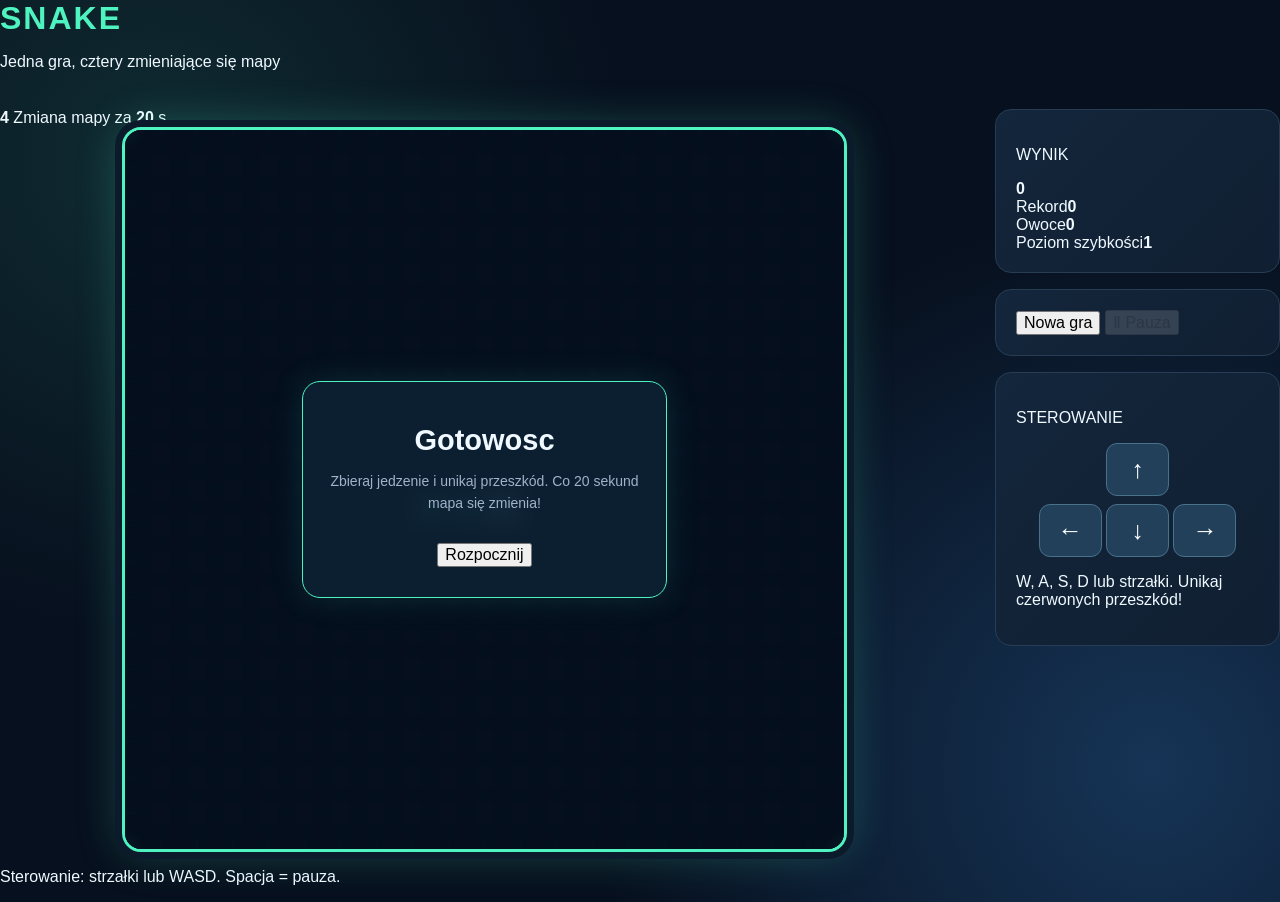
==== projekt.html @ 32d0b0fb "Add initial implementation of Snake game with dynamic maps and scoring" ====
<!DOCTYPE html>
<html lang="pl">
<head>
    <meta charset="UTF-8">
    <meta name="viewport" content="width=device-width, initial-scale=1.0">
    <title>Snake - Zmienne Mapy</title>
    <link rel="stylesheet" href="styl.css">
    <script src="script.js" defer></script>
</head>
<body>
    <header>
        <h1> SNAKE <span></span></h1>
        <p>Jedna gra, cztery zmieniające się mapy</p>
    </header>
    <main class="layout">
        <section class="game-section">
            <div class="map-info">
                <strong id="map-name">CITY</strong>
                <span>Zmiana mapy za <strong id="map-time">20</strong> s</span>
            </div>
            <div class="board-box" id="board-box">
                <canvas id="board" width="600" height="600"></canvas>

                <div class="overlay" id="overlay">
                    <div class="overlay-card">
                        <div class="emoji"></div>
                        <h2 id="overlay-title">Gotowosc</h2>
                        <p id="overlay-desc">Zbieraj jedzenie i unikaj przeszkód. Co 20 sekund mapa się zmienia!</p>
                        <button id="overlay-btn" type="button"> Rozpocznij</button>
                    </div>
                </div>

                <div id="map-banner" class="map-banner">NOWA MAPA</div>
                <div id="score-float" class="score-float">._./10</div>
            </div>

            <p id="message" class="message">Sterowanie: strzałki lub WASD. Spacja = pauza.</p>
        </section>

        <aside class="sidebar">
            <div class="card">
                <p class="label">WYNIK</p>
                <strong id="score" class="score">0</strong>
                <div class="stat"><span> Rekord</span><strong id="best">0</strong></div>
                <div class="stat"><span> Owoce</span><strong id="eaten">0</strong></div>
                <div class="stat"><span> Poziom szybkości</span><strong id="speed">1</strong></div>
            </div>

            <div class="card buttons">
                <button id="start-btn" type="button"> Nowa gra</button>
                <button id="pause-btn" type="button" disabled>Ⅱ Pauza</button>
            </div>

            <div class="card">
                <p class="label">STEROWANIE</p>
                <div class="arrows">
                    <button data-dir="up" type="button">↑</button>
                    <div>
                        <button data-dir="left" type="button">←</button>
                        <button data-dir="down" type="button">↓</button>
                        <button data-dir="right" type="button">→</button>
           </div>
    </div>
      <p class="tip">W, A, S, D lub strzałki. Unikaj czerwonych przeszkód!</p>       </div>
        </aside>
    </main>
</body>
</html>
---- styl.css ----
:root {
    --accent: #4ff3c0;
    --bg: #07101e;
    --card: #101f31;
    --border: #263d55;
    --text: #eff9ff;
    --muted: #9fb3c9;
}
* { box-sizing: border-box; }
body {
  margin: 0;
 min-height: 100vh;
 color: var(--text);
 font-family: Arial, sans-serif;
 background-color: #07101e;
 background-image:
 radial-gradient(circle at 12% 18%, color-mix(in srgb, var(--accent) 12%, transparent), transparent 35%),
  radial-gradient(circle at 90% 85%, #163456, transparent 40%);
 transition: background-color .5s;
}
button { font: inherit; cursor: pointer; }
button:disabled { opacity: .4; cursor: not-allowed; }
button:focus-visible { outline: 3px solid white; outline-offset: 3px; }
[hidden] { display: none !important; }

.app { width: min(1350px, 100%); margin: auto; padding: 0 22px 24px; }
.header {
    height: 76px;
    display: flex;
    align-items: center;
    justify-content: space-between;
    border-bottom: 1px solid var(--border);
    gap: 16px;
}
.logo { font-weight: 900; font-size: 23px; letter-spacing: 1px; }
.accent { color: var(--accent); }
.header-tag, .eyebrow, .card-label { color: var(--muted); font-size: 11px; font-weight: bold; letter-spacing: 2px; }
.header-tag { color: var(--accent); }
.layout { display: grid; grid-template-columns: minmax(0, 1fr) 285px; gap: 26px; padding-top: 22px; }
.game-area { min-width: 0; }
.board-top { display: flex; justify-content: space-between; align-items: end; gap: 12px; margin-bottom: 14px; }
.eyebrow { margin: 0 0 6px; }
h1 { margin: 0; font-size: clamp(22px, 3vw, 32px); letter-spacing: 2px; color: var(--accent); }
.map-clock { font-size: 14px; color: var(--muted); white-space: nowrap; }
.map-clock strong { color: white; font-size: 23px; }

.board-box {
    position: relative;
    width: min(100%, calc(100dvh - 175px), 770px);
    aspect-ratio: 1;
    margin: 0 auto;
    overflow: hidden;
    border: 3px solid var(--accent);
    border-radius: 19px;
    background: #091525;
    box-shadow: 0 0 0 7px #0c1b2b, 0 0 45px color-mix(in srgb, var(--accent) 26%, transparent);
    transition: border-color .4s, box-shadow .4s;
}
.board-box::after {
    content: "";
    position: absolute;
    inset: 0;
    pointer-events: none;
    background: repeating-linear-gradient(to bottom, transparent 0, transparent 5px, rgba(255,255,255,.008) 6px);
}
.board-box.map-flash { animation: mapFlash .8s; }
#board { display: block; width: 100%; height: 100%; touch-action: none; }
.board-hint { text-align: center; color: var(--muted); font-size: 13px; min-height: 24px; padding: 10px; }

.sidebar { display: flex; flex-direction: column; gap: 16px; }
.card { background: linear-gradient(135deg, #14263c, var(--card)); border: 1px solid var(--border); border-radius: 16px; padding: 20px; }
.card-label { display: block; margin-bottom: 12px; }
.score-number { font-size: 70px; color: var(--accent); display: block; line-height: 1; text-shadow: 0 0 25px color-mix(in srgb, var(--accent) 42%, transparent); }
.score-number.pop { animation: scorePop .35s; }
.stats { margin-top: 17px; border-top: 1px solid var(--border); padding-top: 13px; display: grid; gap: 12px; }
.stats div { display: flex; justify-content: space-between; align-items: center; }
.stats span { color: var(--muted); font-size: 13px; }
.stats strong { font-size: 20px; }
.arrows { display: grid; justify-content: center; justify-items: center; gap: 8px; }
.arrow-row { display: flex; gap: 8px; }
.arrows button { width: 63px; height: 53px; border-radius: 11px; border: 1px solid #48718a; background: #23405a; color: white; font-size: 25px; touch-action: manipulation; }
.arrows button:hover { background: #356781; transform: scale(1.04); }
.small-text { margin: 12px 0 0; color: var(--muted); line-height: 1.55; font-size: 12px; text-align: center; }
.primary-btn, .secondary-btn { display: block; width: 100%; border: 0; padding: 14px; border-radius: 11px; font-weight: bold; }
.primary-btn { background: var(--accent); color: #06221a; box-shadow: 0 8px 24px color-mix(in srgb, var(--accent) 23%, transparent); }
.primary-btn:hover { filter: brightness(1.15); }
.secondary-btn { margin-top: 10px; color: white; background: #29415c; }
.secondary-btn:hover:not(:disabled) { background: #365775; }

.overlay { position: absolute; z-index: 4; inset: 0; display: grid; place-items: center; padding: 20px; background: rgba(4, 12, 26, .72); backdrop-filter: blur(7px); }
.overlay-card { text-align: center; max-width: 365px; padding: 30px 25px; border: 1px solid var(--accent); border-radius: 18px; background: #0e2134eb; animation: cardEnter .4s ease-out; box-shadow: 0 0 35px color-mix(in srgb, var(--accent) 13%, transparent); }
.overlay-icon { font-size: 48px; }
.overlay-card h2 { font-size: 29px; margin: 12px 0; }
.overlay-card p:not(.eyebrow) { color: var(--muted); line-height: 1.55; font-size: 14px; }
.overlay-card button { margin-top: 15px; }
.map-banner { position: absolute; z-index: 3; left: 50%; top: 24%; transform: translate(-50%, -10px); background: rgba(10, 20, 35, .9); color: var(--accent); border: 1px solid var(--accent); border-radius: 12px; padding: 14px 22px; font-size: clamp(15px, 3vw, 24px); font-weight: 900; white-space: nowrap; letter-spacing: 2px; opacity: 0; pointer-events: none; }
.map-banner.show { animation: bannerReveal 1.35s ease-out; }
.score-float { position: absolute; z-index: 2; color: var(--accent); font-size: 24px; font-weight: bold; text-shadow: 0 0 15px var(--accent); opacity: 0; pointer-events: none; }
.score-float.show { animation: pointsRise .9s ease-out; }

@keyframes mapFlash { 35% { filter: brightness(2); transform: scale(.993); } }
@keyframes scorePop { 50% { transform: scale(1.13); } }
@keyframes cardEnter { from { opacity: 0; transform: translateY(25px) scale(.95); } to { opacity: 1; transform: none; } }
@keyframes bannerReveal { 0% { opacity: 0; transform: translate(-50%, -30px) scale(.8); } 18%,70% { opacity: 1; transform: translate(-50%, 0) scale(1); } 100% { opacity: 0; transform: translate(-50%, -10px); } }
@keyframes pointsRise { 0% { opacity: 0; transform: translate(-50%, 0) scale(.65); } 25% { opacity: 1; } 100% { opacity: 0; transform: translate(-50%, -45px) scale(1.2); } }
@media(max-width: 900px) {
    .layout { grid-template-columns: 1fr; }
    .board-box { width: min(100%, 75dvh, 700px); }
    .sidebar { display: grid; grid-template-columns: 1fr 1fr; }
    .buttons-card { grid-column: 1 / -1; }
}
@media(max-width: 540px) {
    .app { padding: 0 13px 25px; }
    .header { height: 65px; }
    .header-tag { display: none; }
    .board-box { width: 100%; }
    .board-top { align-items: center; }
    .map-clock { font-size: 11px; }
    .sidebar { display: flex; }
    .score-number { font-size: 56px; }
    .stats { grid-template-columns: repeat(3, 1fr); gap: 8px; }
    .stats div { flex-direction: column; gap: 6px; }
}
@media(prefers-reduced-motion: reduce) {
    *, *::before, *::after { animation-duration: .01ms !important; transition-duration: .01ms !important; }
}
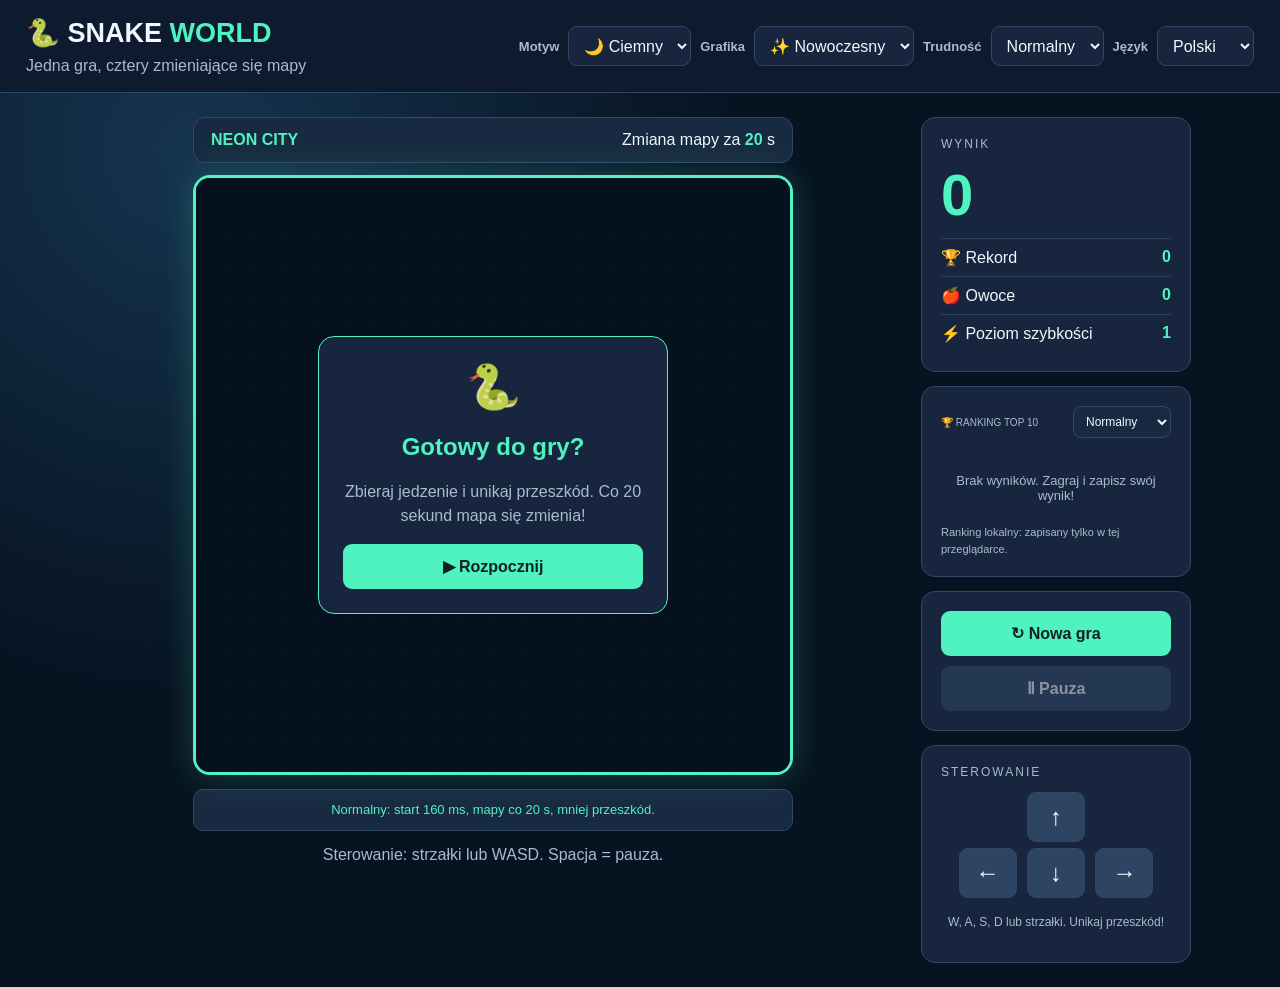
==== commit 319961a0: "upgrade snake" ====
--- a/projekt.html
+++ b/projekt.html
@@ -1,68 +1,341 @@
+
+<!-- DOCTYPE - określa standard HTML5 / Defines HTML5 -->
 <!DOCTYPE html>
+
+<!-- html - główny element strony, lang - język / Main page element, language -->
 <html lang="pl">
+
+<!-- head - zawiera ustawienia strony / Contains page settings -->
 <head>
+
+    <!-- meta - informacje o stronie, charset - kodowanie polskich znaków -->
+    <!-- Page information, character encoding -->
     <meta charset="UTF-8">
+
+    <!-- viewport - ustawia widok strony na urządzeniu / Sets the page viewport -->
+    <!-- width=device-width - szerokość urządzenia / Device width -->
+    <!-- initial-scale=1.0 - początkowa skala 100% / Initial scale 100% -->
     <meta name="viewport" content="width=device-width, initial-scale=1.0">
-    <title>Snake - Zmienne Mapy</title>
+
+    <!-- title - tytuł karty, tutaj nazwa gry / Browser tab title, game name -->
+    <title>Snake World — Zmienne Mapy</title>
+
+    <!-- link - podłącza plik CSS z wyglądem gry / Links the game's CSS file -->
+    <!-- rel - typ pliku, href - jego ścieżka / File type and path -->
     <link rel="stylesheet" href="styl.css">
+
+    <!-- script - podłącza JS sterujący grą / Loads JavaScript controlling the game -->
+    <!-- src - ścieżka pliku, defer - uruchamia po przetworzeniu HTML -->
+    <!-- File path, runs after HTML parsing -->
     <script src="script.js" defer></script>
+
 </head>
+
+<!-- body - widoczna część strony, tutaj cała gra / Visible content, the whole game -->
 <body>
-    <header>
-        <h1> SNAKE <span></span></h1>
-        <p>Jedna gra, cztery zmieniające się mapy</p>
+
+    <!-- header - nagłówek, tutaj górny pasek gry / Header, game top bar -->
+    <!-- class - przypisuje klasę używaną w CSS lub JS / Assigns a class for CSS or JS -->
+    <header class="topbar">
+
+        <!-- div - kontener do grupowania elementów, tutaj nazwa i opis gry -->
+        <!-- Container for grouping elements, here game title and description -->
+        <div class="brand">
+
+            <!-- h1 - główny nagłówek, tutaj SNAKE WORLD / Main heading, game title -->
+            <!-- span - wydziela fragment tekstu, tutaj WORLD / Separates part of text -->
+            <h1>🐍 SNAKE <span>WORLD</span></h1>
+
+            <!-- p - akapit, tutaj opis gry / Paragraph, here game description -->
+            <!-- data-i18n - klucz tłumaczenia dla JS / Translation key for JS -->
+            <p data-i18n="subtitle">Jedna gra, cztery zmieniające się mapy</p>
+
+        </div>
+
+        <!-- div - grupuje elementy, tutaj ustawienia / Groups elements, here settings -->
+        <div class="settings">
+
+            <!-- label - opis pola, tutaj motyw / Field label, here theme -->
+            <!-- for - łączy opis z polem o danym id / Connects label to element ID -->
+            <label for="theme-select" data-i18n="themeLabel">Motyw</label>
+
+            <!-- select - rozwijana lista, tutaj wybór motywu / Dropdown for theme selection -->
+            <!-- id - unikalny identyfikator używany przez CSS i JS / Unique identifier -->
+            <select id="theme-select">
+
+                <!-- option - opcja, value - wartość odczytywana przez JS -->
+                <!-- Dropdown option, value read by JS -->
+                <option value="dark" data-i18n="darkTheme">🌙 Ciemny</option>
+                <option value="light" data-i18n="lightTheme">☀️ Jasny</option>
+
+            </select>
+
+            <!-- label - opis wyboru grafiki / Graphics selection label -->
+            <label for="graphics-select" data-i18n="graphicsLabel">Grafika</label>
+
+            <!-- select - wybór stylu węża / Selects snake graphics -->
+            <!-- aria-label - opis dla czytników ekranu / Screen reader label -->
+            <select id="graphics-select" aria-label="Styl graficzny">
+                <option value="modern" data-i18n="modernGraphics">✨ Nowoczesny</option>
+                <option value="retro" data-i18n="retroGraphics">▣ Retro</option>
+            </select>
+
+            <!-- label - opis trudności / Difficulty label -->
+            <label for="difficulty-select" data-i18n="difficultyLabel">Trudność</label>
+
+            <!-- select - wybór poziomu gry / Selects game difficulty -->
+            <select id="difficulty-select" aria-label="Poziom trudności">
+                <option value="normal" data-i18n="normalMode">Normalny</option>
+                <option value="hard" data-i18n="hardMode">Trudny ☠</option>
+            </select>
+
+            <!-- label - opis wyboru języka / Language label -->
+            <label for="language-select" data-i18n="languageLabel">Język</label>
+
+            <!-- select - lista wyboru języka / Language dropdown -->
+            <select id="language-select">
+                <option value="pl">Polski</option>
+                <option value="en">English</option>
+            </select>
+
+        </div>
     </header>
+
+
+    <!-- main - główna część strony, tutaj plansza i panel boczny -->
+    <!-- Main content, game board and sidebar -->
     <main class="layout">
+
+        <!-- section - wydzielona sekcja, tutaj obszar gry -->
+        <!-- Separate section, here the game area -->
         <section class="game-section">
+
+            <!-- div - kontener, tutaj nazwa mapy i czas / Container for map name and timer -->
             <div class="map-info">
-                <strong id="map-name">CITY</strong>
-                <span>Zmiana mapy za <strong id="map-time">20</strong> s</span>
-            </div>
+
+                <!-- strong - oznacza ważny tekst, tutaj nazwę mapy -->
+                <!-- Marks important text, here map name -->
+                <strong id="map-name">NEON CITY</strong>
+
+                <!-- span - grupuje tekst w linii, tutaj odliczanie -->
+                <!-- Groups inline text, here countdown -->
+                <span>
+                    <span data-i18n="nextMap">Zmiana mapy za</span>
+                    <strong id="map-time">20</strong> s
+                </span>
+
+            </div>
+
+            <!-- div - kontener planszy, menu i animacji / Container for board, menu and effects -->
             <div class="board-box" id="board-box">
-                <canvas id="board" width="600" height="600"></canvas>
-
+
+                <!-- canvas - obszar rysowania, tutaj JS rysuje węża, owoce i przeszkody -->
+                <!-- Drawing area where JS draws the snake, food and obstacles -->
+                <!-- width i height - rozmiar planszy w pikselach / Board dimensions in pixels -->
+                <canvas id="board" width="600" height="600"
+                    aria-label="Plansza gry Snake"></canvas>
+
+                <!-- div - kontener, tutaj warstwa menu nad grą -->
+                <!-- Container, here menu over the game -->
                 <div class="overlay" id="overlay">
+
+                    <!-- div - grupuje zawartość okna menu / Groups menu window content -->
                     <div class="overlay-card">
-                        <div class="emoji"></div>
-                        <h2 id="overlay-title">Gotowosc</h2>
-                        <p id="overlay-desc">Zbieraj jedzenie i unikaj przeszkód. Co 20 sekund mapa się zmienia!</p>
-                        <button id="overlay-btn" type="button"> Rozpocznij</button>
+
+                        <!-- div - kontener, tutaj emoji węża / Container for snake emoji -->
+                        <div class="emoji">🐍</div>
+
+                        <!-- h2 - nagłówek drugiego poziomu, tutaj tytuł komunikatu -->
+                        <!-- Second-level heading, here message title -->
+                        <h2 id="overlay-title">Gotowy do gry?</h2>
+
+                        <!-- p - akapit, tutaj opis komunikatu gry -->
+                        <!-- Paragraph, here game message description -->
+                        <p id="overlay-desc">
+                            Zbieraj jedzenie i unikaj przeszkód.
+                            Co 20 sekund mapa się zmienia!
+                        </p>
+
+                        <!-- button - przycisk, tutaj rozpoczyna lub wznawia grę -->
+                        <!-- Button, here starts or resumes the game -->
+                        <!-- type="button" - zwykły przycisk / Regular button -->
+                        <button id="overlay-btn" type="button">▶ Rozpocznij</button>
+
+                        <!-- div - grupuje pola zapisu wyniku / Groups score saving fields -->
+                        <!-- hidden - początkowo ukrywa element / Initially hides the element -->
+                        <div id="save-score-box" class="save-score-box" hidden>
+
+                            <!-- label - opis pola, tutaj nazwa gracza / Label for player name -->
+                            <label for="player-name" data-i18n="nameLabel">
+                                Twoja nazwa do rankingu
+                            </label>
+
+                            <!-- input - pole wpisywania, tutaj nick gracza / Input for player nickname -->
+                            <!-- type="text" - pole tekstowe / Text input -->
+                            <!-- maxlength - limit znaków / Character limit -->
+                            <!-- autocomplete - podpowiedzi danych / Autofill suggestions -->
+                            <!-- placeholder - podpowiedź w polu / Input hint -->
+                            <input id="player-name" type="text"
+                                maxlength="16" autocomplete="nickname"
+                                placeholder="Gracz">
+
+                            <!-- button - przycisk, tutaj zapisuje punkty / Button for saving score -->
+                            <button id="save-score-btn" type="button"
+                                data-i18n="saveScore">💾 Zapisz wynik</button>
+
+                            <!-- p - akapit, tutaj potwierdzenie zapisu / Paragraph for save confirmation -->
+                            <!-- aria-live - informuje czytnik ekranu o zmianach / Announces updates -->
+                            <p id="save-score-feedback" aria-live="polite"></p>
+
+                        </div>
                     </div>
                 </div>
 
-                <div id="map-banner" class="map-banner">NOWA MAPA</div>
-                <div id="score-float" class="score-float">._./10</div>
-            </div>
-
-            <p id="message" class="message">Sterowanie: strzałki lub WASD. Spacja = pauza.</p>
+                <!-- div - kontener komunikatu o nowej mapie / New map message container -->
+                <div id="map-banner" class="map-banner"
+                    aria-live="polite"></div>
+
+                <!-- div - kontener animacji zdobytych punktów / Points animation container -->
+                <div id="score-float" class="score-float">+10</div>
+
+            </div>
+
+            <!-- p - akapit, tutaj opis trudności / Paragraph with difficulty information -->
+            <p id="difficulty-hint" class="difficulty-hint"></p>
+
+            <!-- p - akapit, tutaj komunikaty podczas gry / Paragraph for in-game messages -->
+            <p id="message" class="message" aria-live="polite">
+                Sterowanie: strzałki lub WASD. Spacja = pauza.
+            </p>
+
         </section>
 
+
+        <!-- aside - dodatkowa sekcja, tutaj wyniki, ranking i sterowanie -->
+        <!-- Additional section for scores, ranking and controls -->
         <aside class="sidebar">
+
+            <!-- div - kontener, tutaj statystyki gracza / Container for player statistics -->
             <div class="card">
-                <p class="label">WYNIK</p>
+
+                <!-- p - akapit, tutaj napis WYNIK / Paragraph for score label -->
+                <p class="label" data-i18n="scoreLabel">WYNIK</p>
+
+                <!-- strong - ważny tekst, tutaj punkty gracza / Important text, player score -->
                 <strong id="score" class="score">0</strong>
-                <div class="stat"><span> Rekord</span><strong id="best">0</strong></div>
-                <div class="stat"><span> Owoce</span><strong id="eaten">0</strong></div>
-                <div class="stat"><span> Poziom szybkości</span><strong id="speed">1</strong></div>
-            </div>
-
+
+                <!-- div - grupuje elementy statystyki, tutaj rekord -->
+                <!-- Groups statistic elements, here best score -->
+                <div class="stat">
+                    <span data-i18n="bestLabel">🏆 Rekord</span>
+                    <strong id="best">0</strong>
+                </div>
+
+                <!-- div - kontener liczby owoców / Container for fruit count -->
+                <div class="stat">
+                    <span data-i18n="fruitsLabel">🍎 Owoce</span>
+                    <strong id="eaten">0</strong>
+                </div>
+
+                <!-- div - kontener poziomu szybkości / Container for speed level -->
+                <div class="stat">
+                    <span data-i18n="levelLabel">⚡ Poziom szybkości</span>
+                    <strong id="speed">1</strong>
+                </div>
+
+            </div>
+
+
+            <!-- div - kontener rankingu TOP 10 / Container for TOP 10 leaderboard -->
+            <!-- Dwie klasy nadają różne style / Two classes can apply different styles -->
+            <div class="card ranking-card">
+
+                <!-- div - grupuje tytuł i filtr rankingu / Groups ranking title and filter -->
+                <div class="ranking-header">
+
+                    <!-- p - akapit, tutaj tytuł rankingu / Paragraph for ranking title -->
+                    <p class="label" data-i18n="rankingTitle">
+                        🏆 RANKING TOP 10
+                    </p>
+
+                    <!-- select - lista, tutaj wybiera ranking według trudności -->
+                    <!-- Dropdown for filtering the leaderboard by difficulty -->
+                    <select id="ranking-filter" aria-label="Ranking trudności">
+                        <option value="normal" data-i18n="normalMode">Normalny</option>
+                        <option value="hard" data-i18n="hardMode">Trudny ☠</option>
+                    </select>
+
+                </div>
+
+                <!-- ol - lista numerowana, tutaj najlepsze wyniki / Ordered list of top scores -->
+                <!-- li - element listy dodawany przez JS / List item added by JS -->
+                <ol id="ranking-list" class="ranking-list"></ol>
+
+                <!-- p - akapit, tutaj informacja o pustym rankingu -->
+                <!-- Paragraph for empty leaderboard message -->
+                <p id="ranking-empty" class="ranking-empty"></p>
+
+                <!-- p - akapit, tutaj informacja o przechowywaniu punktów -->
+                <!-- Paragraph explaining where scores are stored -->
+                <p class="ranking-note" data-i18n="rankingNote">
+                    Wyniki zapisują się w tej przeglądarce.
+                </p>
+
+            </div>
+
+
+            <!-- div - grupuje przyciski gry / Groups game buttons -->
             <div class="card buttons">
-                <button id="start-btn" type="button"> Nowa gra</button>
-                <button id="pause-btn" type="button" disabled>Ⅱ Pauza</button>
-            </div>
-
+
+                <!-- button - przycisk, tutaj uruchamia nową grę -->
+                <!-- Button for starting a new game -->
+                <button id="start-btn" type="button" data-i18n="newGame">
+                    ↻ Nowa gra
+                </button>
+
+                <!-- button - przycisk, tutaj pauza i wznowienie / Pause and resume button -->
+                <!-- disabled - wyłącza przycisk na początku / Initially disables the button -->
+                <button id="pause-btn" type="button" disabled>
+                    Ⅱ Pauza
+                </button>
+
+            </div>
+
+
+            <!-- div - kontener, tutaj sterowanie wężem / Container for snake controls -->
             <div class="card">
-                <p class="label">STEROWANIE</p>
+
+                <!-- p - akapit, tutaj nagłówek sterowania / Paragraph for controls heading -->
+                <p class="label" data-i18n="controlsLabel">STEROWANIE</p>
+
+                <!-- div - grupuje przyciski strzałek / Groups arrow buttons -->
                 <div class="arrows">
-                    <button data-dir="up" type="button">↑</button>
+
+                    <!-- button - przycisk, tutaj ruch w górę / Button for moving up -->
+                    <!-- data-dir - zapisuje kierunek dla JS / Stores direction for JS -->
+                    <button data-dir="up" type="button" aria-label="Up">↑</button>
+
+                    <!-- div - grupuje dolne strzałki / Groups bottom arrows -->
                     <div>
-                        <button data-dir="left" type="button">←</button>
-                        <button data-dir="down" type="button">↓</button>
-                        <button data-dir="right" type="button">→</button>
-           </div>
-    </div>
-      <p class="tip">W, A, S, D lub strzałki. Unikaj czerwonych przeszkód!</p>       </div>
+
+                        <!-- button - przyciski ruchu w lewo, dół i prawo -->
+                        <!-- Buttons for moving left, down and right -->
+                        <button data-dir="left" type="button" aria-label="Left">←</button>
+                        <button data-dir="down" type="button" aria-label="Down">↓</button>
+                        <button data-dir="right" type="button" aria-label="Right">→</button>
+
+                    </div>
+                </div>
+
+                <!-- p - akapit, tutaj instrukcja sterowania / Paragraph for control instructions -->
+                <p class="tip" data-i18n="tip">
+                    W, A, S, D lub strzałki. Unikaj przeszkód!
+                </p>
+
+            </div>
+
         </aside>
     </main>
+
 </body>
 </html>
--- a/styl.css
+++ b/styl.css
@@ -1,126 +1,309 @@
+/* SNAKE WORLD — styl ciemny i jasny */
 :root {
     --accent: #4ff3c0;
-    --bg: #07101e;
-    --card: #101f31;
-    --border: #263d55;
-    --text: #eff9ff;
-    --muted: #9fb3c9;
-}
+    --accent-ink: #4ff3c0;
+    --page: #071321;
+    --glow: #153450;
+    --header: #0e1b2e;
+    --text: #f2f7ff;
+    --muted: #aabbcd;
+    --surface: #17263e;
+    --surface-soft: #182a41;
+    --border: #314762;
+    --line: #2d4158;
+    --overlay: rgba(6, 16, 30, .89);
+    --overlay-card: #17263e;
+    --board-bg: #0b1829;
+    --button-secondary: #344b68;
+    --button-secondary-text: #ffffff;
+    --button-ink: #102022;
+    --control-bg: #2d4563;
+    --control-ink: #ffffff;
+}
+
+/* Jasny motyw: zmieniamy tylko wartości zmiennych */
+body.light-theme {
+    --page: #ffffff;
+    --glow: #f2f8fc;
+    --header: #ffffff;
+    --text: #183047;
+    --muted: #4c6379;
+    --surface: #ffffff;
+    --surface-soft: #ffffff;
+    --border: #cbd8e7;
+    --line: #dbe4ee;
+    --overlay: rgba(235, 245, 254, .89);
+    --overlay-card: #ffffff;
+    --board-bg: #f4fbff;
+    --button-secondary: #e1edfa;
+    --button-secondary-text: #183047;
+    --button-ink: #122929;
+    --control-bg: #e1edfa;
+    --control-ink: #183047;
+}
+
 * { box-sizing: border-box; }
 body {
-  margin: 0;
- min-height: 100vh;
- color: var(--text);
- font-family: Arial, sans-serif;
- background-color: #07101e;
- background-image:
- radial-gradient(circle at 12% 18%, color-mix(in srgb, var(--accent) 12%, transparent), transparent 35%),
-  radial-gradient(circle at 90% 85%, #163456, transparent 40%);
- transition: background-color .5s;
-}
-button { font: inherit; cursor: pointer; }
-button:disabled { opacity: .4; cursor: not-allowed; }
-button:focus-visible { outline: 3px solid white; outline-offset: 3px; }
+    margin: 0; min-height: 100vh;
+    font-family: Arial, sans-serif;
+    color: var(--text);
+    background: radial-gradient(circle at 15% 15%, var(--glow), transparent 40%), var(--page);
+    transition: color .2s, background-color .2s;
+}
 [hidden] { display: none !important; }
-
-.app { width: min(1350px, 100%); margin: auto; padding: 0 22px 24px; }
-.header {
-    height: 76px;
-    display: flex;
-    align-items: center;
-    justify-content: space-between;
-    border-bottom: 1px solid var(--border);
-    gap: 16px;
-}
-.logo { font-weight: 900; font-size: 23px; letter-spacing: 1px; }
-.accent { color: var(--accent); }
-.header-tag, .eyebrow, .card-label { color: var(--muted); font-size: 11px; font-weight: bold; letter-spacing: 2px; }
-.header-tag { color: var(--accent); }
-.layout { display: grid; grid-template-columns: minmax(0, 1fr) 285px; gap: 26px; padding-top: 22px; }
-.game-area { min-width: 0; }
-.board-top { display: flex; justify-content: space-between; align-items: end; gap: 12px; margin-bottom: 14px; }
-.eyebrow { margin: 0 0 6px; }
-h1 { margin: 0; font-size: clamp(22px, 3vw, 32px); letter-spacing: 2px; color: var(--accent); }
-.map-clock { font-size: 14px; color: var(--muted); white-space: nowrap; }
-.map-clock strong { color: white; font-size: 23px; }
-
+button, select { font: inherit; }
+button { cursor: pointer; }
+button:disabled { opacity: .5; cursor: default; }
+button:hover:not(:disabled) { filter: brightness(1.10); }
+button:focus-visible, select:focus-visible { outline: 3px solid var(--accent-ink); outline-offset: 3px; }
+
+/* Pasek z tytułem i nowymi ustawieniami */
+.topbar {
+    display: flex; justify-content: space-between; align-items: center;
+    flex-wrap: wrap; gap: 18px;
+    padding: 17px 26px;
+    background: var(--header); border-bottom: 1px solid var(--border);
+}
+header h1 { margin: 0; font-size: 27px; }
+header h1 span { color: var(--accent-ink); }
+header p { margin: 8px 0 0; color: var(--muted); }
+.settings { display: flex; align-items: center; flex-wrap: wrap; gap: 9px; }
+.settings label { color: var(--muted); font-size: 13px; font-weight: bold; }
+.settings select {
+    background: var(--surface); color: var(--text);
+    border: 1px solid var(--border); border-radius: 9px;
+    padding: 9px 11px; min-height: 40px;
+}
+
+/* Układ planszy i panelu */
+.layout {
+    max-width: 1150px; padding: 24px; margin: auto;
+    display: grid; grid-template-columns: minmax(0, 1fr) 270px; gap: 24px;
+}
+.game-section { min-width: 0; }
+.map-info {
+    max-width: 600px; margin: 0 auto 12px; padding: 13px 17px;
+    border-radius: 12px; background: var(--surface-soft);
+    border: 1px solid var(--border);
+    display: flex; justify-content: space-between; align-items: center;
+    gap: 12px; flex-wrap: wrap;
+}
+.map-info #map-name, .map-info span strong { color: var(--accent-ink); }
 .board-box {
-    position: relative;
-    width: min(100%, calc(100dvh - 175px), 770px);
-    aspect-ratio: 1;
-    margin: 0 auto;
-    overflow: hidden;
-    border: 3px solid var(--accent);
-    border-radius: 19px;
-    background: #091525;
-    box-shadow: 0 0 0 7px #0c1b2b, 0 0 45px color-mix(in srgb, var(--accent) 26%, transparent);
-    transition: border-color .4s, box-shadow .4s;
-}
-.board-box::after {
-    content: "";
-    position: absolute;
-    inset: 0;
-    pointer-events: none;
-    background: repeating-linear-gradient(to bottom, transparent 0, transparent 5px, rgba(255,255,255,.008) 6px);
-}
-.board-box.map-flash { animation: mapFlash .8s; }
-#board { display: block; width: 100%; height: 100%; touch-action: none; }
-.board-hint { text-align: center; color: var(--muted); font-size: 13px; min-height: 24px; padding: 10px; }
-
-.sidebar { display: flex; flex-direction: column; gap: 16px; }
-.card { background: linear-gradient(135deg, #14263c, var(--card)); border: 1px solid var(--border); border-radius: 16px; padding: 20px; }
-.card-label { display: block; margin-bottom: 12px; }
-.score-number { font-size: 70px; color: var(--accent); display: block; line-height: 1; text-shadow: 0 0 25px color-mix(in srgb, var(--accent) 42%, transparent); }
-.score-number.pop { animation: scorePop .35s; }
-.stats { margin-top: 17px; border-top: 1px solid var(--border); padding-top: 13px; display: grid; gap: 12px; }
-.stats div { display: flex; justify-content: space-between; align-items: center; }
-.stats span { color: var(--muted); font-size: 13px; }
-.stats strong { font-size: 20px; }
-.arrows { display: grid; justify-content: center; justify-items: center; gap: 8px; }
-.arrow-row { display: flex; gap: 8px; }
-.arrows button { width: 63px; height: 53px; border-radius: 11px; border: 1px solid #48718a; background: #23405a; color: white; font-size: 25px; touch-action: manipulation; }
-.arrows button:hover { background: #356781; transform: scale(1.04); }
-.small-text { margin: 12px 0 0; color: var(--muted); line-height: 1.55; font-size: 12px; text-align: center; }
-.primary-btn, .secondary-btn { display: block; width: 100%; border: 0; padding: 14px; border-radius: 11px; font-weight: bold; }
-.primary-btn { background: var(--accent); color: #06221a; box-shadow: 0 8px 24px color-mix(in srgb, var(--accent) 23%, transparent); }
-.primary-btn:hover { filter: brightness(1.15); }
-.secondary-btn { margin-top: 10px; color: white; background: #29415c; }
-.secondary-btn:hover:not(:disabled) { background: #365775; }
-
-.overlay { position: absolute; z-index: 4; inset: 0; display: grid; place-items: center; padding: 20px; background: rgba(4, 12, 26, .72); backdrop-filter: blur(7px); }
-.overlay-card { text-align: center; max-width: 365px; padding: 30px 25px; border: 1px solid var(--accent); border-radius: 18px; background: #0e2134eb; animation: cardEnter .4s ease-out; box-shadow: 0 0 35px color-mix(in srgb, var(--accent) 13%, transparent); }
-.overlay-icon { font-size: 48px; }
-.overlay-card h2 { font-size: 29px; margin: 12px 0; }
-.overlay-card p:not(.eyebrow) { color: var(--muted); line-height: 1.55; font-size: 14px; }
-.overlay-card button { margin-top: 15px; }
-.map-banner { position: absolute; z-index: 3; left: 50%; top: 24%; transform: translate(-50%, -10px); background: rgba(10, 20, 35, .9); color: var(--accent); border: 1px solid var(--accent); border-radius: 12px; padding: 14px 22px; font-size: clamp(15px, 3vw, 24px); font-weight: 900; white-space: nowrap; letter-spacing: 2px; opacity: 0; pointer-events: none; }
-.map-banner.show { animation: bannerReveal 1.35s ease-out; }
-.score-float { position: absolute; z-index: 2; color: var(--accent); font-size: 24px; font-weight: bold; text-shadow: 0 0 15px var(--accent); opacity: 0; pointer-events: none; }
-.score-float.show { animation: pointsRise .9s ease-out; }
-
-@keyframes mapFlash { 35% { filter: brightness(2); transform: scale(.993); } }
-@keyframes scorePop { 50% { transform: scale(1.13); } }
-@keyframes cardEnter { from { opacity: 0; transform: translateY(25px) scale(.95); } to { opacity: 1; transform: none; } }
-@keyframes bannerReveal { 0% { opacity: 0; transform: translate(-50%, -30px) scale(.8); } 18%,70% { opacity: 1; transform: translate(-50%, 0) scale(1); } 100% { opacity: 0; transform: translate(-50%, -10px); } }
-@keyframes pointsRise { 0% { opacity: 0; transform: translate(-50%, 0) scale(.65); } 25% { opacity: 1; } 100% { opacity: 0; transform: translate(-50%, -45px) scale(1.2); } }
-@media(max-width: 900px) {
-    .layout { grid-template-columns: 1fr; }
-    .board-box { width: min(100%, 75dvh, 700px); }
-    .sidebar { display: grid; grid-template-columns: 1fr 1fr; }
-    .buttons-card { grid-column: 1 / -1; }
-}
-@media(max-width: 540px) {
-    .app { padding: 0 13px 25px; }
-    .header { height: 65px; }
-    .header-tag { display: none; }
-    .board-box { width: 100%; }
-    .board-top { align-items: center; }
-    .map-clock { font-size: 11px; }
+    width: min(100%, 600px); aspect-ratio: 1; margin: auto;
+    position: relative; border: 3px solid var(--accent);
+    border-radius: 14px; overflow: hidden;
+    background: var(--board-bg);
+    box-shadow: 0 0 32px rgba(48, 153, 148, .14);
+}
+canvas { display: block; width: 100%; height: 100%; touch-action: none; }
+.overlay {
+    position: absolute; inset: 0; display: grid; place-items: center;
+    background: var(--overlay); z-index: 5;
+}
+.overlay-card {
+    width: min(88%, 350px); padding: 24px; text-align: center;
+    border-radius: 16px; border: 1px solid var(--accent);
+    background: var(--overlay-card); color: var(--text);
+    animation: appear .35s ease-out;
+}
+.emoji { font-size: 44px; animation: bob 2s infinite ease-in-out; }
+.overlay-card h2 { color: var(--accent-ink); }
+.overlay-card p { color: var(--muted); line-height: 1.5; }
+.map-banner, .score-float {
+    position: absolute; pointer-events: none; opacity: 0;
+    font-weight: bold; text-align: center; text-shadow: 0 0 15px var(--accent);
+}
+.map-banner {
+    z-index: 3; left: 50%; top: 38%; width: 95%;
+    font-size: clamp(15px, 3vw, 28px); color: var(--text);
+    transform: translate(-50%, -50%);
+}
+.score-float {
+    z-index: 4; left: 50%; top: 50%; font-size: 27px;
+    color: #e5ab20; transform: translate(-50%, -50%);
+}
+.map-banner.show { animation: banner 2s ease-out; }
+.score-float.show { animation: floating .75s ease-out; }
+.board-box.map-flash { animation: flash .6s ease-out; }
+.score.pop { animation: pop .35s ease-out; }
+.message { max-width: 600px; margin: 15px auto; text-align: center; color: var(--muted); }
+
+/* Karty i przyciski */
+.sidebar { display: flex; flex-direction: column; gap: 14px; }
+.card {
+    background: var(--surface); border: 1px solid var(--border);
+    border-radius: 14px; padding: 19px;
+}
+.label { margin: 0 0 10px; color: var(--muted); font-size: 12px; letter-spacing: 2px; }
+.score { display: block; font-size: 58px; color: var(--accent-ink); margin-bottom: 10px; }
+.stat {
+    display: flex; justify-content: space-between; padding: 9px 0;
+    gap: 8px; border-top: 1px solid var(--line);
+}
+.stat strong { color: var(--accent-ink); }
+.buttons button, .overlay-card button {
+    width: 100%; padding: 13px; border: 0; border-radius: 9px;
+    background: var(--accent); font-weight: bold; color: var(--button-ink);
+}
+.buttons button + button {
+    margin-top: 10px; background: var(--button-secondary);
+    color: var(--button-secondary-text);
+}
+.arrows { text-align: center; }
+.arrows button {
+    width: 58px; height: 50px; margin: 3px;
+    border-radius: 9px; border: 1px solid var(--border);
+    color: var(--control-ink); background: var(--control-bg);
+    font-size: 24px; touch-action: manipulation;
+}
+.tip { font-size: 12px; color: var(--muted); line-height: 1.5; text-align: center; }
+
+/* Animacje z poprzedniej wersji Snake */
+@keyframes appear { from { opacity: 0; transform: scale(.9); } to { opacity: 1; transform: scale(1); } }
+@keyframes bob { 50% { transform: translateY(-6px); } }
+@keyframes flash { 50% { filter: brightness(2); } }
+@keyframes pop { 50% { transform: scale(1.18); } }
+@keyframes banner {
+    0% { opacity: 0; transform: translate(-50%, -50%) scale(.6); }
+    25%, 65% { opacity: 1; transform: translate(-50%, -50%) scale(1); }
+    100% { opacity: 0; transform: translate(-50%, -85%); }
+}
+@keyframes floating {
+    0% { opacity: 0; transform: translate(-50%, -30%); }
+    25% { opacity: 1; }
+    100% { opacity: 0; transform: translate(-50%, -155%); }
+}
+@media (max-width: 850px) {
+    .layout { grid-template-columns: 1fr; padding: 14px; }
+    .sidebar { display: grid; grid-template-columns: repeat(2, 1fr); }
+    .sidebar .card:last-child { grid-column: 1 / -1; }
+}
+@media (max-width: 510px) {
     .sidebar { display: flex; }
-    .score-number { font-size: 56px; }
-    .stats { grid-template-columns: repeat(3, 1fr); gap: 8px; }
-    .stats div { flex-direction: column; gap: 6px; }
-}
-@media(prefers-reduced-motion: reduce) {
-    *, *::before, *::after { animation-duration: .01ms !important; transition-duration: .01ms !important; }
-}
+    header h1 { font-size: 22px; }
+    .map-info { font-size: 12px; }
+    .topbar { padding: 15px; }
+    .settings { width: 100%; }
+    .settings select { flex: 1; min-width: 82px; }
+}
+@media (prefers-reduced-motion: reduce) {
+    *, *::before, *::after { animation-duration: 0.01ms !important; transition-duration: 0.01ms !important; }
+}
+
+/* ============================================
+   3. TRYB GRAFICZNY: RETRO / NOWOCZESNY
+   Motyw jasny/ciemny nadal działa niezależnie.
+============================================ */
+
+/* Nowoczesny wygląd — delikatne animacje i zaokrąglenia. */
+body.modern-graphics .board-box {
+    border-radius: 17px;
+    box-shadow: 0 0 34px color-mix(in srgb, var(--accent) 22%, transparent);
+}
+body.modern-graphics .board-box canvas { image-rendering: auto; }
+
+/* Retro — stare, kanciaste gry arcade/Nokia. */
+body.retro-graphics {
+    font-family: "Courier New", Courier, monospace;
+    letter-spacing: .2px;
+}
+body.retro-graphics .topbar,
+body.retro-graphics .card,
+body.retro-graphics .map-info,
+body.retro-graphics .settings select,
+body.retro-graphics .overlay-card,
+body.retro-graphics .buttons button,
+body.retro-graphics .arrows button {
+    border-radius: 0;
+    box-shadow: none;
+}
+body.retro-graphics .board-box {
+    border-radius: 0;
+    border: 9px solid #435944;
+    outline: 3px solid #899a71;
+    outline-offset: -3px;
+    box-shadow: 6px 6px 0 rgba(0, 0, 0, .20);
+    background: #b9cd88;
+}
+body.retro-graphics .board-box canvas {
+    image-rendering: pixelated;
+}
+body.retro-graphics .emoji {
+    animation: none;
+    filter: grayscale(1);
+}
+body.retro-graphics .map-banner,
+body.retro-graphics .score-float { text-shadow: none; }
+body.retro-graphics .board-box.map-flash { animation: none; }
+body.retro-graphics .buttons button:hover:not(:disabled) {
+    filter: none;
+    text-decoration: underline;
+}
+
+/* Ułatwienie korzystania z trzech ustawień na małym ekranie. */
+@media (max-width: 650px) {
+    .settings { display: grid; grid-template-columns: auto minmax(0,1fr); width: 100%; }
+    .settings label { white-space: nowrap; }
+    .settings select { width: 100%; }
+}
+
+/* ========================================
+   RANKING / POZIOMY TRUDNOŚCI
+======================================== */
+.difficulty-hint {
+    max-width:600px; margin:14px auto 2px; padding:10px 13px;
+    border:1px solid var(--border); border-radius:10px;
+    color:var(--accent-ink); background:var(--surface-soft);
+    font-size:13px; line-height:1.5; text-align:center;
+}
+#difficulty-select:disabled { opacity:.65; cursor:not-allowed; }
+.ranking-header {
+    display:flex; align-items:center; justify-content:space-between;
+    gap:8px; margin-bottom:14px;
+}
+.ranking-header .label { margin:0; font-size:10px; letter-spacing:0; white-space:nowrap; }
+#ranking-filter {
+    min-width:98px; padding:7px 8px; border-radius:8px;
+    border:1px solid var(--border); background:var(--surface-soft);
+    color:var(--text); font-size:12px;
+}
+.ranking-list {
+    list-style:none; padding:0; margin:0; display:grid; gap:7px;
+    max-height:280px; overflow:auto;
+}
+.ranking-list li {
+    display:grid; grid-template-columns:24px minmax(0,1fr) auto;
+    align-items:center; gap:8px; padding:9px 7px;
+    border-radius:8px; background:var(--surface-soft);
+    font-size:13px; border:1px solid var(--border);
+}
+.ranking-position { color:var(--muted); font-weight:bold; }
+.ranking-player { overflow:hidden; white-space:nowrap; text-overflow:ellipsis; }
+.ranking-points { color:var(--accent-ink); font-weight:bold; font-variant-numeric:tabular-nums; }
+.ranking-list li:first-child { border-color:var(--accent); }
+.ranking-empty { color:var(--muted); text-align:center; padding:8px; font-size:13px; }
+.ranking-note { color:var(--muted); font-size:11px; line-height:1.5; margin:12px 0 0; }
+.save-score-box {
+    margin-top:15px; padding:12px; background:var(--surface-soft);
+    border:1px solid var(--border); border-radius:10px;
+}
+.save-score-box label { display:block; margin-bottom:7px; color:var(--text); font-size:12px; font-weight:bold; }
+.save-score-box input {
+    width:100%; padding:10px 12px; margin-bottom:9px; border-radius:8px;
+    border:1px solid var(--border); color:var(--text); background:var(--surface);
+    font:inherit;
+}
+.save-score-box input:focus-visible { outline:3px solid var(--accent-ink); }
+.save-score-box button { width:100%; }
+#save-score-feedback { margin:8px 0 0; font-size:12px; color:var(--accent-ink); }
+body.retro-graphics .save-score-box,
+body.retro-graphics .save-score-box input,
+body.retro-graphics #ranking-filter,
+body.retro-graphics .ranking-list li { border-radius:0; }
+@media(max-width:850px) {
+    .sidebar .ranking-card { grid-column:1 / -1; }
+}
+
+/* Formularz rankingu nie może wyjść poza planszę na małym ekranie. */
+.overlay-card { max-height:calc(100% - 18px); overflow-y:auto; }
